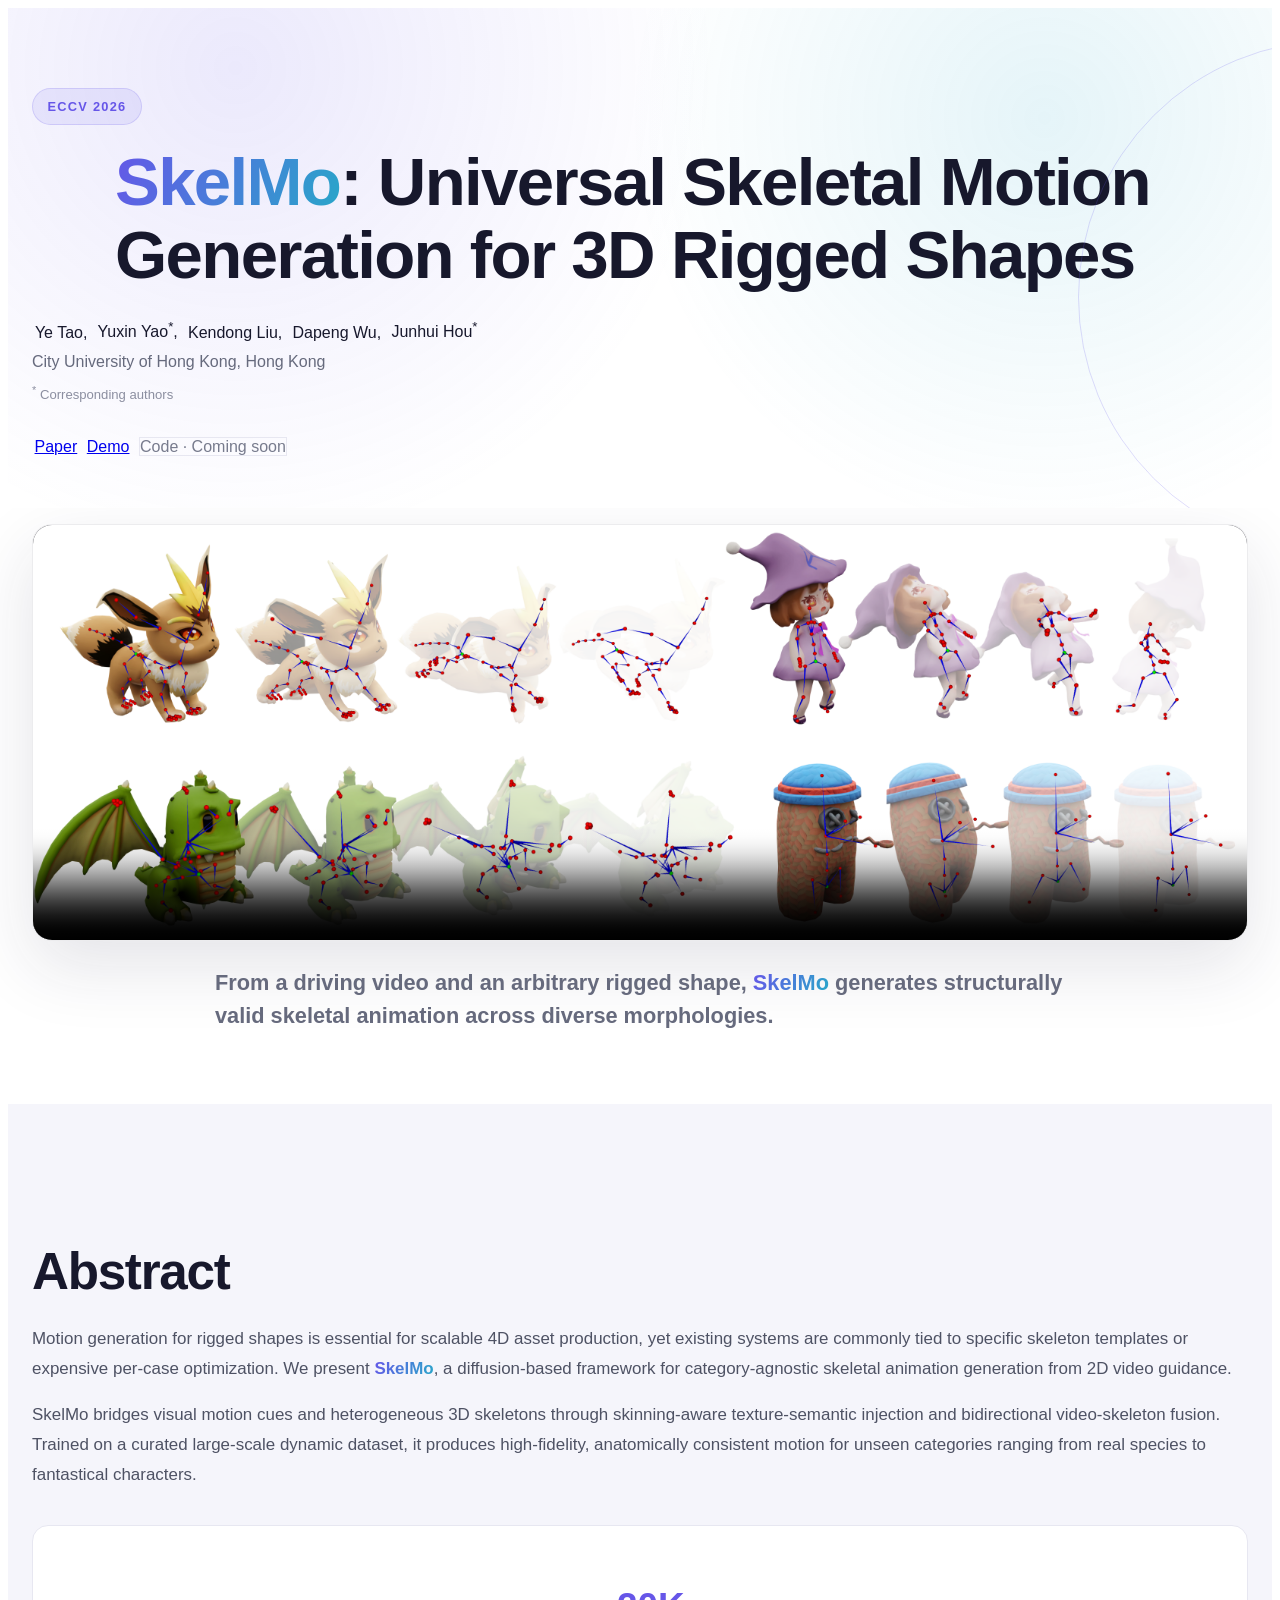
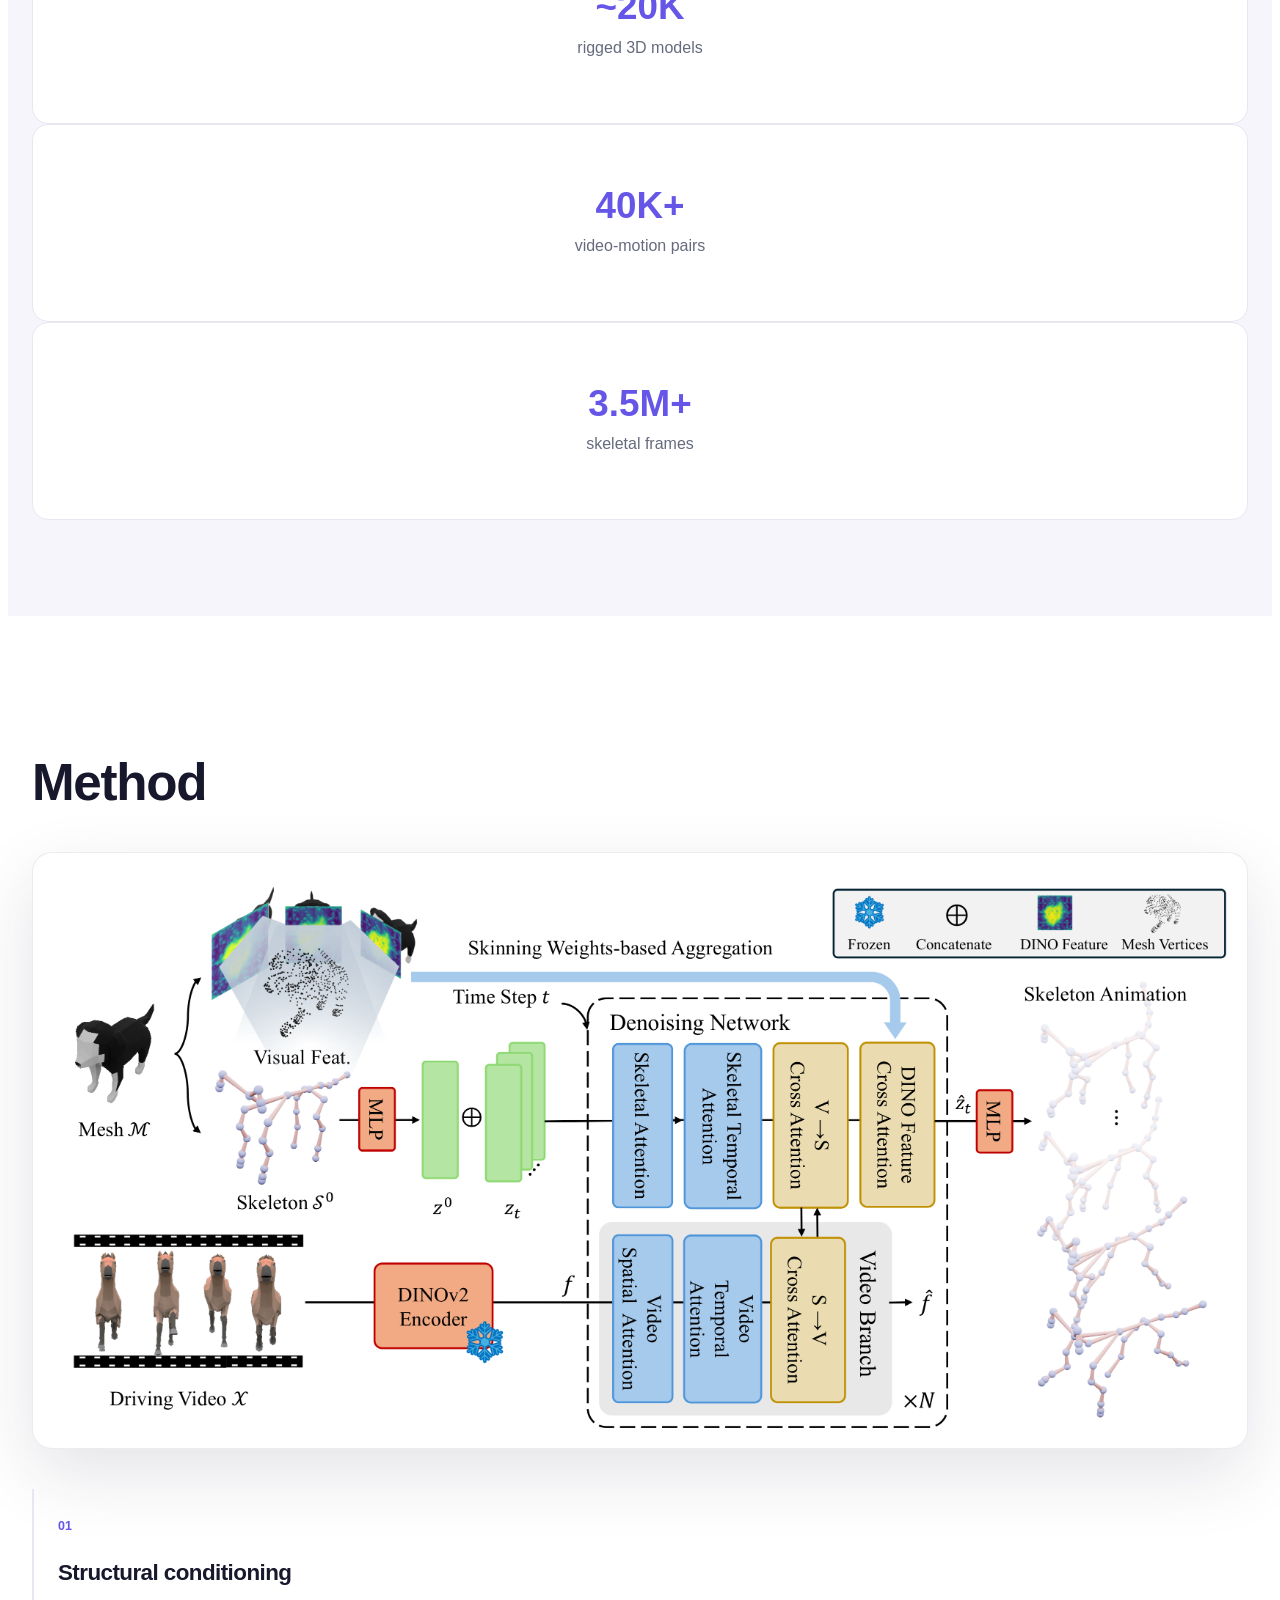
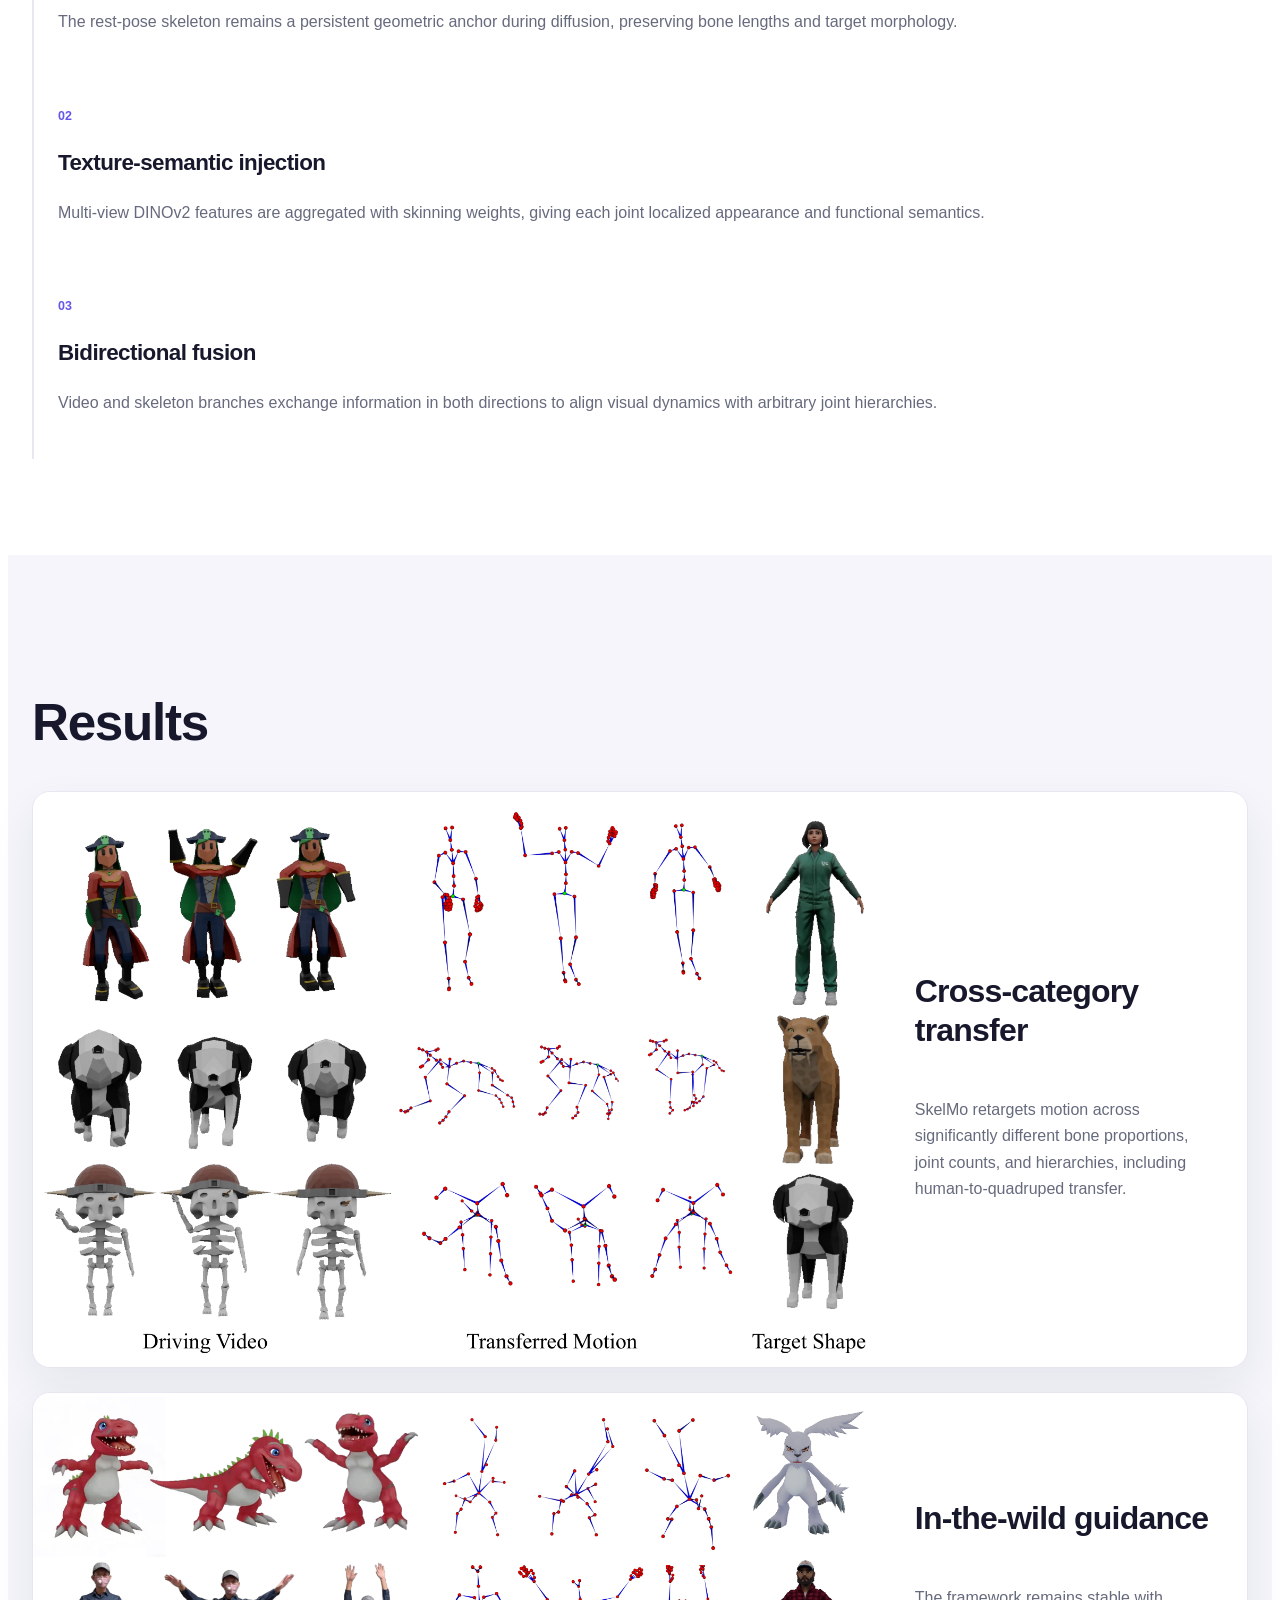
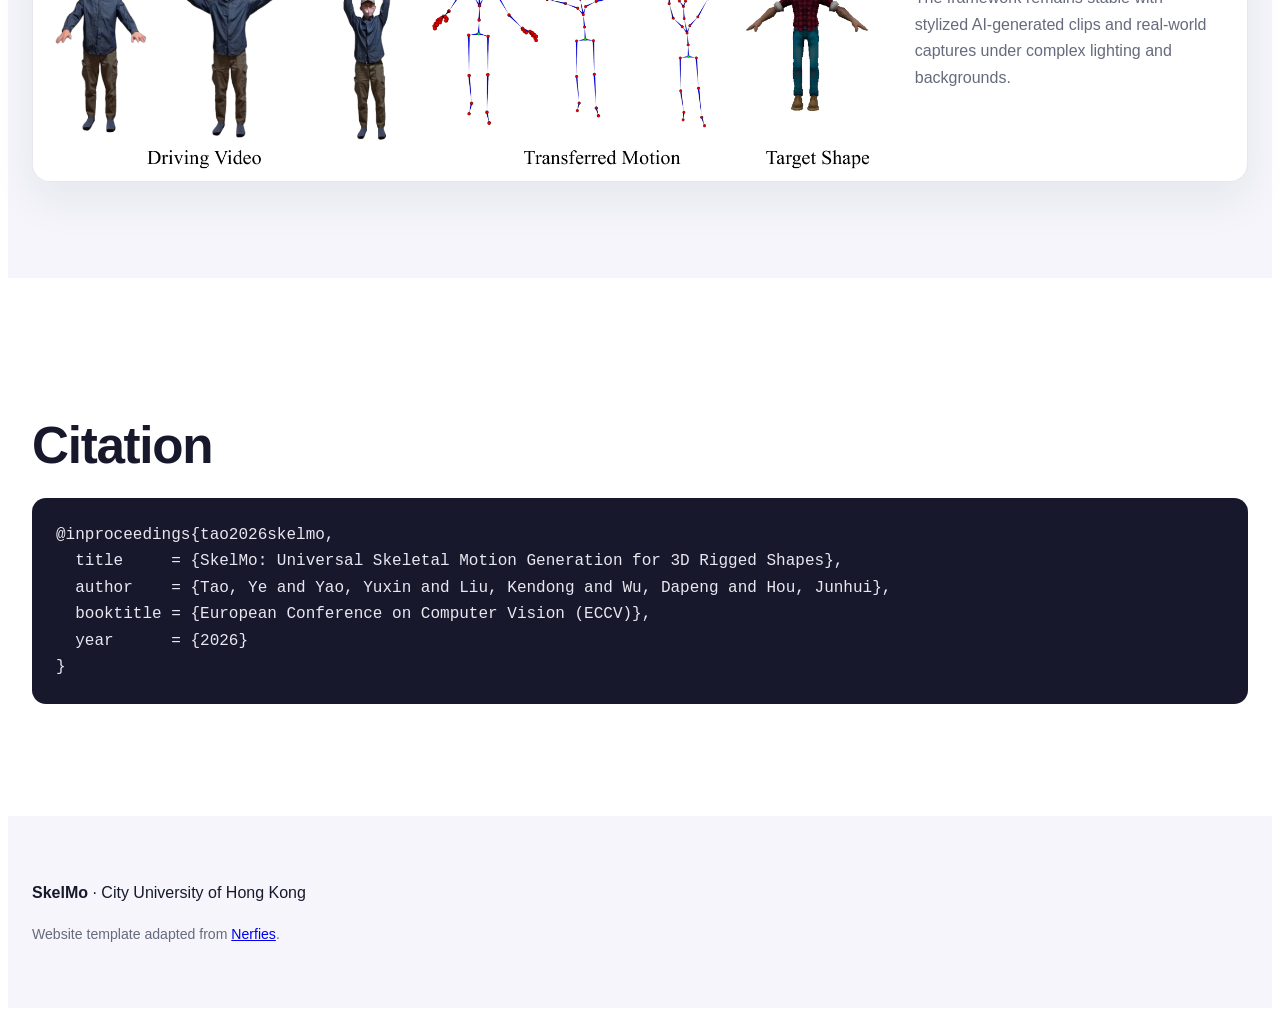
==== index.html @ b18a237a "Launch SkelMo project page" ====
<!DOCTYPE html>
<html lang="en">
<head>
  <meta charset="utf-8">
  <meta name="description" content="SkelMo is a topology-agnostic diffusion framework for generating skeletal motion for arbitrary 3D rigged shapes from driving videos.">
  <meta name="keywords" content="SkelMo, skeletal animation, motion generation, 4D generation, diffusion model">
  <meta name="viewport" content="width=device-width, initial-scale=1">
  <meta property="og:title" content="SkelMo: Universal Skeletal Motion Generation for 3D Rigged Shapes">
  <meta property="og:description" content="Category-agnostic skeletal animation generation from 2D video guidance.">
  <meta property="og:image" content="./static/images/teaser.png">
  <title>SkelMo: Universal Skeletal Motion Generation for 3D Rigged Shapes</title>

  <link rel="stylesheet" href="./static/css/bulma.min.css">
  <link rel="stylesheet" href="./static/css/fontawesome.all.min.css">
  <link rel="stylesheet" href="./static/css/index.css">
  <link rel="icon" href="./static/images/favicon.svg">
  <script defer src="./static/js/fontawesome.all.min.js"></script>
</head>
<body>
  <section class="hero publication-header">
    <div class="hero-body">
      <div class="container is-max-desktop">
        <div class="columns is-centered">
          <div class="column has-text-centered">
            <div class="venue-pill">ECCV 2026</div>
            <h1 class="title is-1 publication-title">
              <span class="wordmark">SkelMo</span>: Universal Skeletal Motion Generation for 3D Rigged Shapes
            </h1>

            <div class="is-size-5 publication-authors">
              <span class="author-block">Ye Tao,</span>
              <span class="author-block">Yuxin Yao<sup>*</sup>,</span>
              <span class="author-block">Kendong Liu,</span>
              <span class="author-block">Dapeng Wu,</span>
              <span class="author-block">Junhui Hou<sup>*</sup></span>
            </div>
            <div class="is-size-5 publication-authors affiliation">
              City University of Hong Kong, Hong Kong
            </div>
            <div class="corresponding"><sup>*</sup> Corresponding authors</div>

            <div class="publication-links">
              <span class="link-block">
                <a href="./static/papers/skelmo.pdf" class="button is-normal is-rounded is-dark">
                  <span class="icon"><i class="fas fa-file-pdf"></i></span>
                  <span>Paper</span>
                </a>
              </span>
              <span class="link-block">
                <a href="#demo" class="button is-normal is-rounded is-dark">
                  <span class="icon"><i class="fas fa-play"></i></span>
                  <span>Demo</span>
                </a>
              </span>
              <span class="link-block">
                <span class="button is-normal is-rounded is-light coming-soon" title="Code will be released upon acceptance">
                  <span class="icon"><i class="fab fa-github"></i></span>
                  <span>Code · Coming soon</span>
                </span>
              </span>
            </div>
          </div>
        </div>
      </div>
    </div>
  </section>

  <main>
    <section class="hero teaser" id="demo">
      <div class="container is-max-desktop">
        <div class="hero-body">
          <div class="media-frame video-frame">
            <video id="teaser-video" autoplay muted loop controls playsinline preload="metadata" poster="./static/images/teaser.png">
              <source src="./static/videos/skelmo-demo.mp4" type="video/mp4">
              Your browser does not support the video tag.
            </video>
          </div>
          <h2 class="subtitle has-text-centered teaser-caption">
            From a driving video and an arbitrary rigged shape, <span class="wordmark">SkelMo</span> generates structurally valid skeletal animation across diverse morphologies.
          </h2>
        </div>
      </div>
    </section>

    <section class="section section-soft">
      <div class="container is-max-desktop">
        <div class="columns is-centered has-text-centered">
          <div class="column is-four-fifths">
            <h2 class="title is-3">Abstract</h2>
            <div class="content has-text-justified abstract-copy">
              <p>
                Motion generation for rigged shapes is essential for scalable 4D asset production, yet existing systems are commonly tied to specific skeleton templates or expensive per-case optimization. We present <span class="wordmark">SkelMo</span>, a diffusion-based framework for category-agnostic skeletal animation generation from 2D video guidance.
              </p>
              <p>
                SkelMo bridges visual motion cues and heterogeneous 3D skeletons through skinning-aware texture-semantic injection and bidirectional video-skeleton fusion. Trained on a curated large-scale dynamic dataset, it produces high-fidelity, anatomically consistent motion for unseen categories ranging from real species to fantastical characters.
              </p>
            </div>
          </div>
        </div>

        <div class="columns stats-row is-variable is-5">
          <div class="column"><div class="stat-card"><strong>~20K</strong><span>rigged 3D models</span></div></div>
          <div class="column"><div class="stat-card"><strong>40K+</strong><span>video-motion pairs</span></div></div>
          <div class="column"><div class="stat-card"><strong>3.5M+</strong><span>skeletal frames</span></div></div>
        </div>
      </div>
    </section>

    <section class="section">
      <div class="container is-max-desktop">
        <div class="columns is-centered">
          <div class="column is-full-width">
            <h2 class="title is-3 has-text-centered">Method</h2>
            <div class="media-frame figure-frame">
              <img src="./static/images/method.png" alt="Overview of the SkelMo pipeline, combining a driving video, mesh features, and a denoising network to generate skeleton animation.">
            </div>

            <div class="columns method-cards is-variable is-5">
              <div class="column">
                <div class="feature-card">
                  <span class="feature-index">01</span>
                  <h3 class="title is-5">Structural conditioning</h3>
                  <p>The rest-pose skeleton remains a persistent geometric anchor during diffusion, preserving bone lengths and target morphology.</p>
                </div>
              </div>
              <div class="column">
                <div class="feature-card">
                  <span class="feature-index">02</span>
                  <h3 class="title is-5">Texture-semantic injection</h3>
                  <p>Multi-view DINOv2 features are aggregated with skinning weights, giving each joint localized appearance and functional semantics.</p>
                </div>
              </div>
              <div class="column">
                <div class="feature-card">
                  <span class="feature-index">03</span>
                  <h3 class="title is-5">Bidirectional fusion</h3>
                  <p>Video and skeleton branches exchange information in both directions to align visual dynamics with arbitrary joint hierarchies.</p>
                </div>
              </div>
            </div>
          </div>
        </div>
      </div>
    </section>

    <section class="section section-dark">
      <div class="container is-max-desktop">
        <h2 class="title is-3 has-text-centered">Results</h2>
        <div class="result-grid">
          <article class="result-card">
            <div class="result-image"><img src="./static/images/cross-category.png" alt="Cross-category motion transfer examples across human, quadruped, and stylized skeletons."></div>
            <div class="result-copy">
              <h3 class="title is-4">Cross-category transfer</h3>
              <p>SkelMo retargets motion across significantly different bone proportions, joint counts, and hierarchies, including human-to-quadruped transfer.</p>
            </div>
          </article>
          <article class="result-card">
            <div class="result-image"><img src="./static/images/in-the-wild.png" alt="Motion transfer results driven by AI-generated and real-world videos."></div>
            <div class="result-copy">
              <h3 class="title is-4">In-the-wild guidance</h3>
              <p>The framework remains stable with stylized AI-generated clips and real-world captures under complex lighting and backgrounds.</p>
            </div>
          </article>
        </div>
      </div>
    </section>

    <section class="section" id="BibTeX">
      <div class="container is-max-desktop content">
        <h2 class="title is-3 has-text-centered">Citation</h2>
        <pre><code>@inproceedings{tao2026skelmo,
  title     = {SkelMo: Universal Skeletal Motion Generation for 3D Rigged Shapes},
  author    = {Tao, Ye and Yao, Yuxin and Liu, Kendong and Wu, Dapeng and Hou, Junhui},
  booktitle = {European Conference on Computer Vision (ECCV)},
  year      = {2026}
}</code></pre>
      </div>
    </section>
  </main>

  <footer class="footer">
    <div class="container is-max-desktop">
      <div class="content has-text-centered">
        <p><strong>SkelMo</strong> · City University of Hong Kong</p>
        <p class="template-credit">Website template adapted from <a href="https://nerfies.github.io">Nerfies</a>.</p>
      </div>
    </div>
  </footer>
</body>
</html>
---- static/css/index.css ----
:root {
  --ink: #17182c;
  --muted: #666a7d;
  --accent: #6656e8;
  --accent-2: #28a7c9;
  --soft: #f5f5fb;
  --line: #e7e7f1;
  --dark: #17182c;
}

html { scroll-behavior: smooth; }

body {
  color: var(--ink);
  font-family: Inter, ui-sans-serif, -apple-system, BlinkMacSystemFont, "Segoe UI", sans-serif;
  font-size: 16px;
  line-height: 1.65;
  background: #fff;
}

.publication-header {
  position: relative;
  overflow: hidden;
  background:
    radial-gradient(circle at 18% 12%, rgba(102, 86, 232, 0.13), transparent 30rem),
    radial-gradient(circle at 82% 22%, rgba(40, 167, 201, 0.12), transparent 26rem),
    #fff;
}

.publication-header::after {
  content: "";
  position: absolute;
  width: 32rem;
  height: 32rem;
  right: -20rem;
  top: 2rem;
  border: 1px solid rgba(102, 86, 232, 0.2);
  border-radius: 50%;
}

.publication-header .hero-body { padding: 5rem 1.5rem 2.75rem; }

.venue-pill {
  display: inline-flex;
  padding: .45rem .9rem;
  margin-bottom: 1.3rem;
  color: var(--accent);
  background: rgba(102, 86, 232, 0.1);
  border: 1px solid rgba(102, 86, 232, 0.18);
  border-radius: 999px;
  font-size: .8rem;
  font-weight: 800;
  letter-spacing: .1em;
  text-transform: uppercase;
}

.publication-title {
  max-width: 1050px;
  margin: 0 auto 1.5rem !important;
  font-size: clamp(2.35rem, 5.5vw, 4.2rem) !important;
  line-height: 1.08 !important;
  letter-spacing: -.045em;
  color: var(--ink);
}

.wordmark {
  font-weight: 800;
  background: linear-gradient(115deg, var(--accent), var(--accent-2));
  -webkit-background-clip: text;
  background-clip: text;
  color: transparent;
}

.publication-authors { line-height: 1.85; }
.author-block { display: inline-block; margin: 0 .18rem; }
.affiliation { color: var(--muted); }
.corresponding { margin-top: .25rem; color: #8b8ea0; font-size: .82rem; }
.publication-links { margin-top: 1.5rem; }
.link-block { display: inline-block; margin: .25rem .16rem; }
.coming-soon { cursor: default; color: #777b8d; border: 1px solid var(--line); }

.teaser .hero-body { padding: 1rem 1.5rem 4.5rem; }
.media-frame {
  overflow: hidden;
  background: #fff;
  border: 1px solid rgba(23, 24, 44, .08);
  border-radius: 20px;
  box-shadow: 0 25px 70px rgba(29, 30, 62, .12);
}
.video-frame video { display: block; width: 100%; max-height: 620px; background: #0b0c16; }
.teaser-caption {
  max-width: 850px;
  margin: 1.6rem auto 0;
  color: var(--muted);
  font-size: clamp(1.15rem, 1.7vw, 1.4rem);
  line-height: 1.5;
}

.section { padding: 6rem 1.5rem; }
.section-soft { background: var(--soft); }
.eyebrow {
  margin-bottom: .65rem !important;
  color: var(--accent);
  font-size: .76rem;
  font-weight: 800;
  letter-spacing: .14em;
  text-transform: uppercase;
}
.title {
  color: var(--ink);
  letter-spacing: -.025em;
}

.title.is-3 {
  margin-bottom: 1.5rem;
  font-size: clamp(2.25rem, 4vw, 3.25rem);
  line-height: 1.12;
}

.title.is-4 {
  font-size: clamp(1.65rem, 2.5vw, 2.15rem);
  line-height: 1.2;
}

.title.is-5 {
  font-size: 1.4rem;
  line-height: 1.25;
}

.abstract-copy { color: #4e5264; font-size: 1.06rem; line-height: 1.75; }

.stats-row { margin-top: 2.25rem; }
.stat-card {
  display: flex;
  min-height: 145px;
  padding: 1.6rem;
  flex-direction: column;
  align-items: center;
  justify-content: center;
  background: #fff;
  border: 1px solid var(--line);
  border-radius: 16px;
}
.stat-card strong { color: var(--accent); font-size: 2.3rem; line-height: 1.1; }
.stat-card span { margin-top: .45rem; color: var(--muted); }

.figure-frame { margin: 2.5rem 0; padding: 1.25rem; }
.figure-frame img { display: block; width: 100%; }
.method-cards { margin-top: 1.5rem; }
.feature-card { height: 100%; padding: 1.7rem 1.5rem; border-left: 2px solid var(--line); }
.feature-index { display: block; margin-bottom: 1.3rem; color: var(--accent); font-size: .78rem; font-weight: 800; }
.feature-card p { color: var(--muted); font-size: 1rem; line-height: 1.65; }

.section-dark { color: var(--ink); background: var(--soft); }
.section-dark .title { color: var(--ink); }
.section-dark .eyebrow { color: var(--accent); }
.result-grid { display: grid; gap: 1.5rem; margin-top: 2.5rem; }
.result-card {
  display: grid;
  grid-template-columns: minmax(0, 1.75fr) minmax(260px, .75fr);
  overflow: hidden;
  background: #fff;
  border: 1px solid var(--line);
  border-radius: 18px;
  box-shadow: 0 18px 45px rgba(29, 30, 62, .07);
}
.result-image { display: flex; align-items: center; background: #fff; }
.result-image img { display: block; width: 100%; }
.result-copy { display: flex; padding: 2rem; flex-direction: column; justify-content: center; }
.result-copy p { color: var(--muted); font-size: 1rem; line-height: 1.65; }

pre { padding: 1.5rem !important; color: #e8e8f1 !important; background: var(--dark) !important; border-radius: 14px; overflow-x: auto; }
.footer { padding: 3rem 1.5rem; background: var(--soft); }
.template-credit { color: var(--muted); font-size: .88rem; }

@media (max-width: 768px) {
  .publication-header .hero-body { padding-top: 3.3rem; }
  .section { padding: 4rem 1.25rem; }
  .result-card { grid-template-columns: 1fr; }
  .result-copy { padding: 1.5rem; }
  .figure-frame { padding: .5rem; border-radius: 12px; }
  .feature-card { border-left: 0; border-top: 2px solid var(--line); }
  .title.is-3 { margin-bottom: 1.2rem; }
}
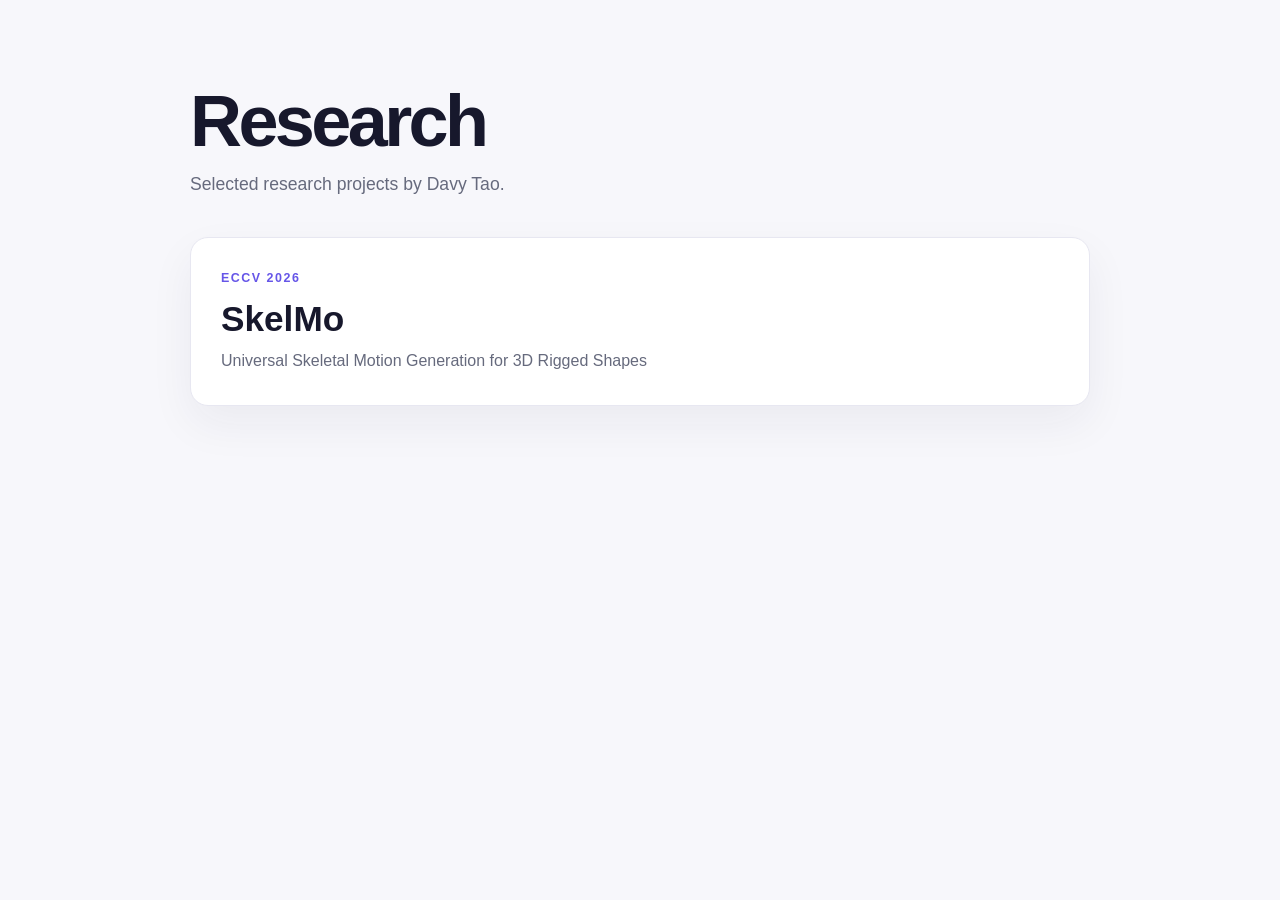
==== commit 5ef605a5: "Configure research project hub" ====
--- a/index.html
+++ b/index.html
@@ -2,189 +2,47 @@
 <html lang="en">
 <head>
   <meta charset="utf-8">
-  <meta name="description" content="SkelMo is a topology-agnostic diffusion framework for generating skeletal motion for arbitrary 3D rigged shapes from driving videos.">
-  <meta name="keywords" content="SkelMo, skeletal animation, motion generation, 4D generation, diffusion model">
   <meta name="viewport" content="width=device-width, initial-scale=1">
-  <meta property="og:title" content="SkelMo: Universal Skeletal Motion Generation for 3D Rigged Shapes">
-  <meta property="og:description" content="Category-agnostic skeletal animation generation from 2D video guidance.">
-  <meta property="og:image" content="./static/images/teaser.png">
-  <title>SkelMo: Universal Skeletal Motion Generation for 3D Rigged Shapes</title>
-
-  <link rel="stylesheet" href="./static/css/bulma.min.css">
-  <link rel="stylesheet" href="./static/css/fontawesome.all.min.css">
-  <link rel="stylesheet" href="./static/css/index.css">
-  <link rel="icon" href="./static/images/favicon.svg">
-  <script defer src="./static/js/fontawesome.all.min.js"></script>
+  <meta name="description" content="Research projects by Davy Tao.">
+  <title>Davy Tao · Research</title>
+  <style>
+    :root { color-scheme: light; }
+    * { box-sizing: border-box; }
+    body {
+      margin: 0;
+      color: #17182c;
+      background: #f7f7fb;
+      font-family: Inter, ui-sans-serif, -apple-system, BlinkMacSystemFont, "Segoe UI", sans-serif;
+    }
+    main { width: min(900px, calc(100% - 40px)); margin: 0 auto; padding: 80px 0; }
+    h1 { margin: 0 0 12px; font-size: clamp(2.5rem, 7vw, 4.5rem); letter-spacing: -.05em; }
+    .intro { margin: 0 0 42px; color: #666a7d; font-size: 1.1rem; }
+    .project {
+      display: block;
+      padding: 30px;
+      color: inherit;
+      background: #fff;
+      border: 1px solid #e7e7f1;
+      border-radius: 18px;
+      text-decoration: none;
+      box-shadow: 0 18px 45px rgba(29, 30, 62, .06);
+      transition: transform .2s ease, box-shadow .2s ease;
+    }
+    .project:hover { transform: translateY(-3px); box-shadow: 0 22px 50px rgba(29, 30, 62, .1); }
+    .project span { color: #6656e8; font-size: .78rem; font-weight: 800; letter-spacing: .12em; text-transform: uppercase; }
+    .project h2 { margin: 12px 0 8px; font-size: clamp(1.5rem, 4vw, 2.2rem); line-height: 1.2; }
+    .project p { margin: 0; color: #666a7d; line-height: 1.65; }
+  </style>
 </head>
 <body>
-  <section class="hero publication-header">
-    <div class="hero-body">
-      <div class="container is-max-desktop">
-        <div class="columns is-centered">
-          <div class="column has-text-centered">
-            <div class="venue-pill">ECCV 2026</div>
-            <h1 class="title is-1 publication-title">
-              <span class="wordmark">SkelMo</span>: Universal Skeletal Motion Generation for 3D Rigged Shapes
-            </h1>
-
-            <div class="is-size-5 publication-authors">
-              <span class="author-block">Ye Tao,</span>
-              <span class="author-block">Yuxin Yao<sup>*</sup>,</span>
-              <span class="author-block">Kendong Liu,</span>
-              <span class="author-block">Dapeng Wu,</span>
-              <span class="author-block">Junhui Hou<sup>*</sup></span>
-            </div>
-            <div class="is-size-5 publication-authors affiliation">
-              City University of Hong Kong, Hong Kong
-            </div>
-            <div class="corresponding"><sup>*</sup> Corresponding authors</div>
-
-            <div class="publication-links">
-              <span class="link-block">
-                <a href="./static/papers/skelmo.pdf" class="button is-normal is-rounded is-dark">
-                  <span class="icon"><i class="fas fa-file-pdf"></i></span>
-                  <span>Paper</span>
-                </a>
-              </span>
-              <span class="link-block">
-                <a href="#demo" class="button is-normal is-rounded is-dark">
-                  <span class="icon"><i class="fas fa-play"></i></span>
-                  <span>Demo</span>
-                </a>
-              </span>
-              <span class="link-block">
-                <span class="button is-normal is-rounded is-light coming-soon" title="Code will be released upon acceptance">
-                  <span class="icon"><i class="fab fa-github"></i></span>
-                  <span>Code · Coming soon</span>
-                </span>
-              </span>
-            </div>
-          </div>
-        </div>
-      </div>
-    </div>
-  </section>
-
   <main>
-    <section class="hero teaser" id="demo">
-      <div class="container is-max-desktop">
-        <div class="hero-body">
-          <div class="media-frame video-frame">
-            <video id="teaser-video" autoplay muted loop controls playsinline preload="metadata" poster="./static/images/teaser.png">
-              <source src="./static/videos/skelmo-demo.mp4" type="video/mp4">
-              Your browser does not support the video tag.
-            </video>
-          </div>
-          <h2 class="subtitle has-text-centered teaser-caption">
-            From a driving video and an arbitrary rigged shape, <span class="wordmark">SkelMo</span> generates structurally valid skeletal animation across diverse morphologies.
-          </h2>
-        </div>
-      </div>
-    </section>
-
-    <section class="section section-soft">
-      <div class="container is-max-desktop">
-        <div class="columns is-centered has-text-centered">
-          <div class="column is-four-fifths">
-            <h2 class="title is-3">Abstract</h2>
-            <div class="content has-text-justified abstract-copy">
-              <p>
-                Motion generation for rigged shapes is essential for scalable 4D asset production, yet existing systems are commonly tied to specific skeleton templates or expensive per-case optimization. We present <span class="wordmark">SkelMo</span>, a diffusion-based framework for category-agnostic skeletal animation generation from 2D video guidance.
-              </p>
-              <p>
-                SkelMo bridges visual motion cues and heterogeneous 3D skeletons through skinning-aware texture-semantic injection and bidirectional video-skeleton fusion. Trained on a curated large-scale dynamic dataset, it produces high-fidelity, anatomically consistent motion for unseen categories ranging from real species to fantastical characters.
-              </p>
-            </div>
-          </div>
-        </div>
-
-        <div class="columns stats-row is-variable is-5">
-          <div class="column"><div class="stat-card"><strong>~20K</strong><span>rigged 3D models</span></div></div>
-          <div class="column"><div class="stat-card"><strong>40K+</strong><span>video-motion pairs</span></div></div>
-          <div class="column"><div class="stat-card"><strong>3.5M+</strong><span>skeletal frames</span></div></div>
-        </div>
-      </div>
-    </section>
-
-    <section class="section">
-      <div class="container is-max-desktop">
-        <div class="columns is-centered">
-          <div class="column is-full-width">
-            <h2 class="title is-3 has-text-centered">Method</h2>
-            <div class="media-frame figure-frame">
-              <img src="./static/images/method.png" alt="Overview of the SkelMo pipeline, combining a driving video, mesh features, and a denoising network to generate skeleton animation.">
-            </div>
-
-            <div class="columns method-cards is-variable is-5">
-              <div class="column">
-                <div class="feature-card">
-                  <span class="feature-index">01</span>
-                  <h3 class="title is-5">Structural conditioning</h3>
-                  <p>The rest-pose skeleton remains a persistent geometric anchor during diffusion, preserving bone lengths and target morphology.</p>
-                </div>
-              </div>
-              <div class="column">
-                <div class="feature-card">
-                  <span class="feature-index">02</span>
-                  <h3 class="title is-5">Texture-semantic injection</h3>
-                  <p>Multi-view DINOv2 features are aggregated with skinning weights, giving each joint localized appearance and functional semantics.</p>
-                </div>
-              </div>
-              <div class="column">
-                <div class="feature-card">
-                  <span class="feature-index">03</span>
-                  <h3 class="title is-5">Bidirectional fusion</h3>
-                  <p>Video and skeleton branches exchange information in both directions to align visual dynamics with arbitrary joint hierarchies.</p>
-                </div>
-              </div>
-            </div>
-          </div>
-        </div>
-      </div>
-    </section>
-
-    <section class="section section-dark">
-      <div class="container is-max-desktop">
-        <h2 class="title is-3 has-text-centered">Results</h2>
-        <div class="result-grid">
-          <article class="result-card">
-            <div class="result-image"><img src="./static/images/cross-category.png" alt="Cross-category motion transfer examples across human, quadruped, and stylized skeletons."></div>
-            <div class="result-copy">
-              <h3 class="title is-4">Cross-category transfer</h3>
-              <p>SkelMo retargets motion across significantly different bone proportions, joint counts, and hierarchies, including human-to-quadruped transfer.</p>
-            </div>
-          </article>
-          <article class="result-card">
-            <div class="result-image"><img src="./static/images/in-the-wild.png" alt="Motion transfer results driven by AI-generated and real-world videos."></div>
-            <div class="result-copy">
-              <h3 class="title is-4">In-the-wild guidance</h3>
-              <p>The framework remains stable with stylized AI-generated clips and real-world captures under complex lighting and backgrounds.</p>
-            </div>
-          </article>
-        </div>
-      </div>
-    </section>
-
-    <section class="section" id="BibTeX">
-      <div class="container is-max-desktop content">
-        <h2 class="title is-3 has-text-centered">Citation</h2>
-        <pre><code>@inproceedings{tao2026skelmo,
-  title     = {SkelMo: Universal Skeletal Motion Generation for 3D Rigged Shapes},
-  author    = {Tao, Ye and Yao, Yuxin and Liu, Kendong and Wu, Dapeng and Hou, Junhui},
-  booktitle = {European Conference on Computer Vision (ECCV)},
-  year      = {2026}
-}</code></pre>
-      </div>
-    </section>
+    <h1>Research</h1>
+    <p class="intro">Selected research projects by Davy Tao.</p>
+    <a class="project" href="./skelmo/">
+      <span>ECCV 2026</span>
+      <h2>SkelMo</h2>
+      <p>Universal Skeletal Motion Generation for 3D Rigged Shapes</p>
+    </a>
   </main>
-
-  <footer class="footer">
-    <div class="container is-max-desktop">
-      <div class="content has-text-centered">
-        <p><strong>SkelMo</strong> · City University of Hong Kong</p>
-        <p class="template-credit">Website template adapted from <a href="https://nerfies.github.io">Nerfies</a>.</p>
-      </div>
-    </div>
-  </footer>
 </body>
 </html>
